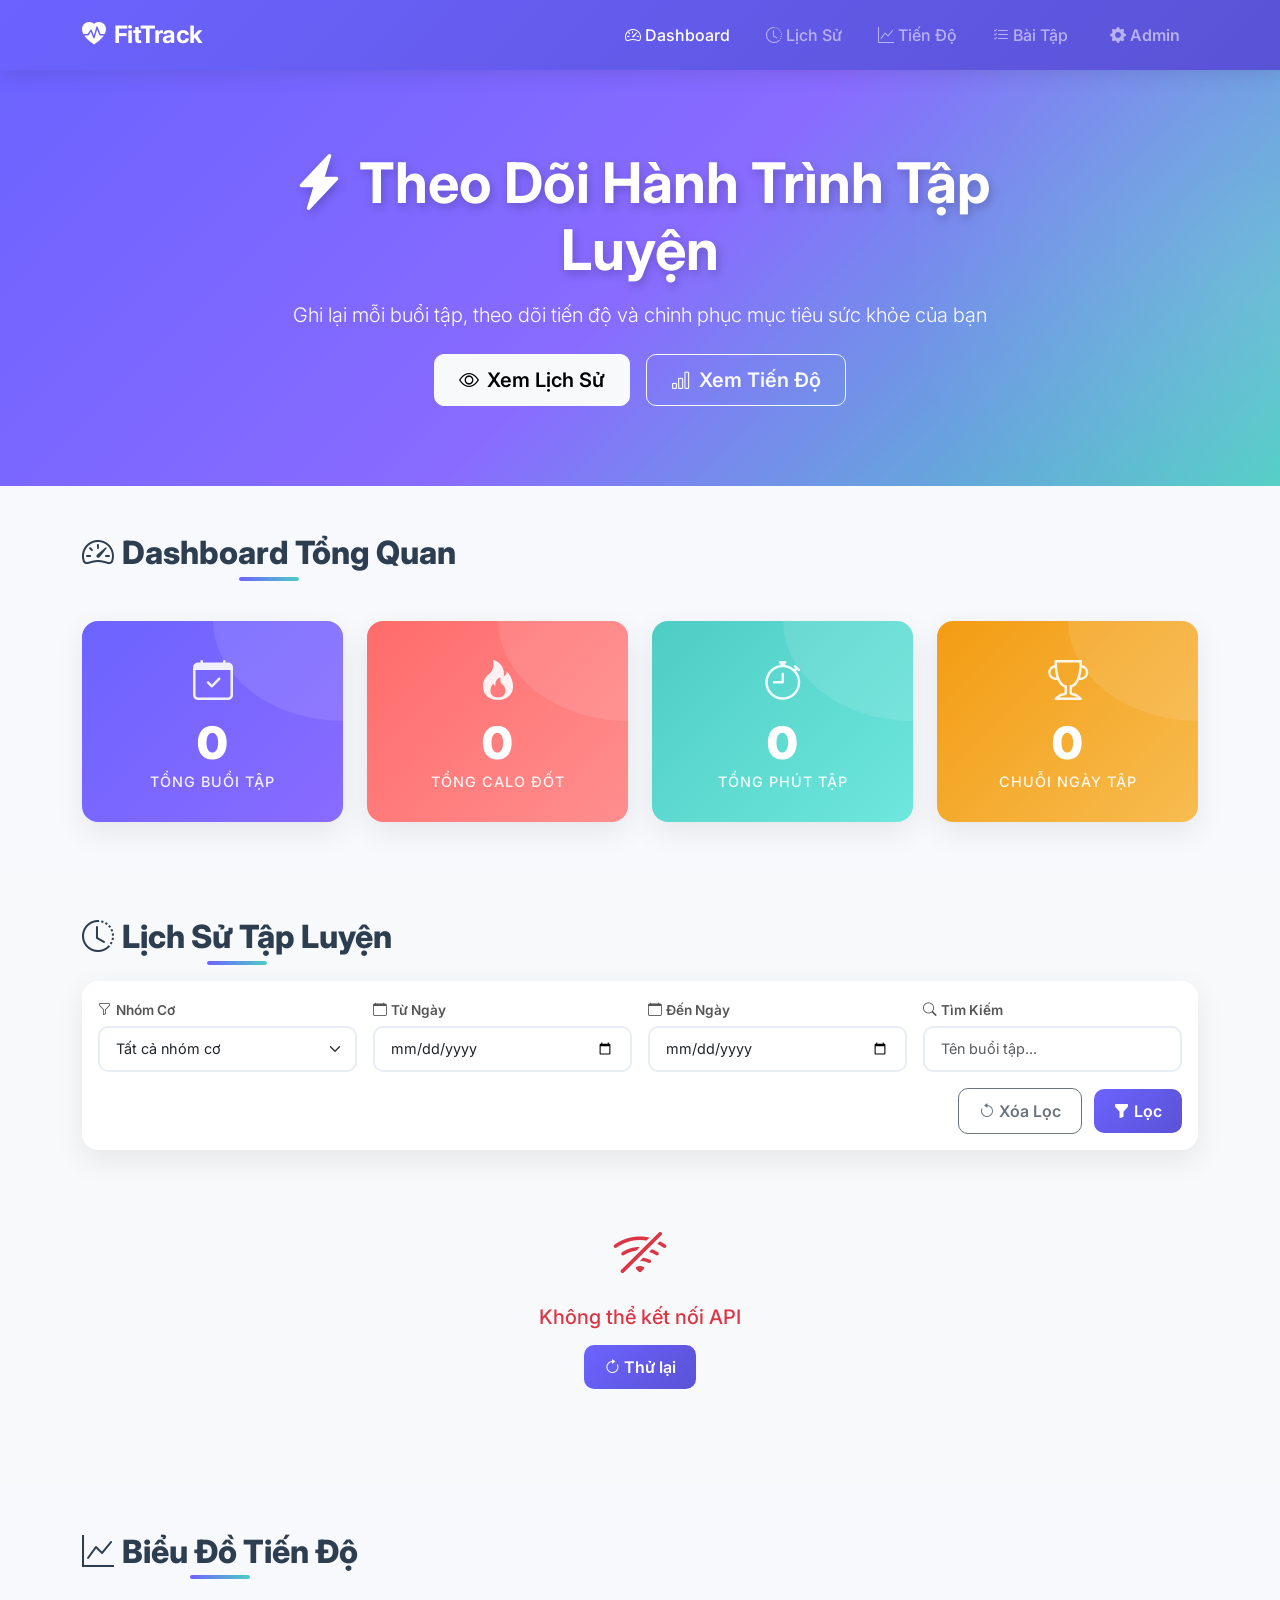
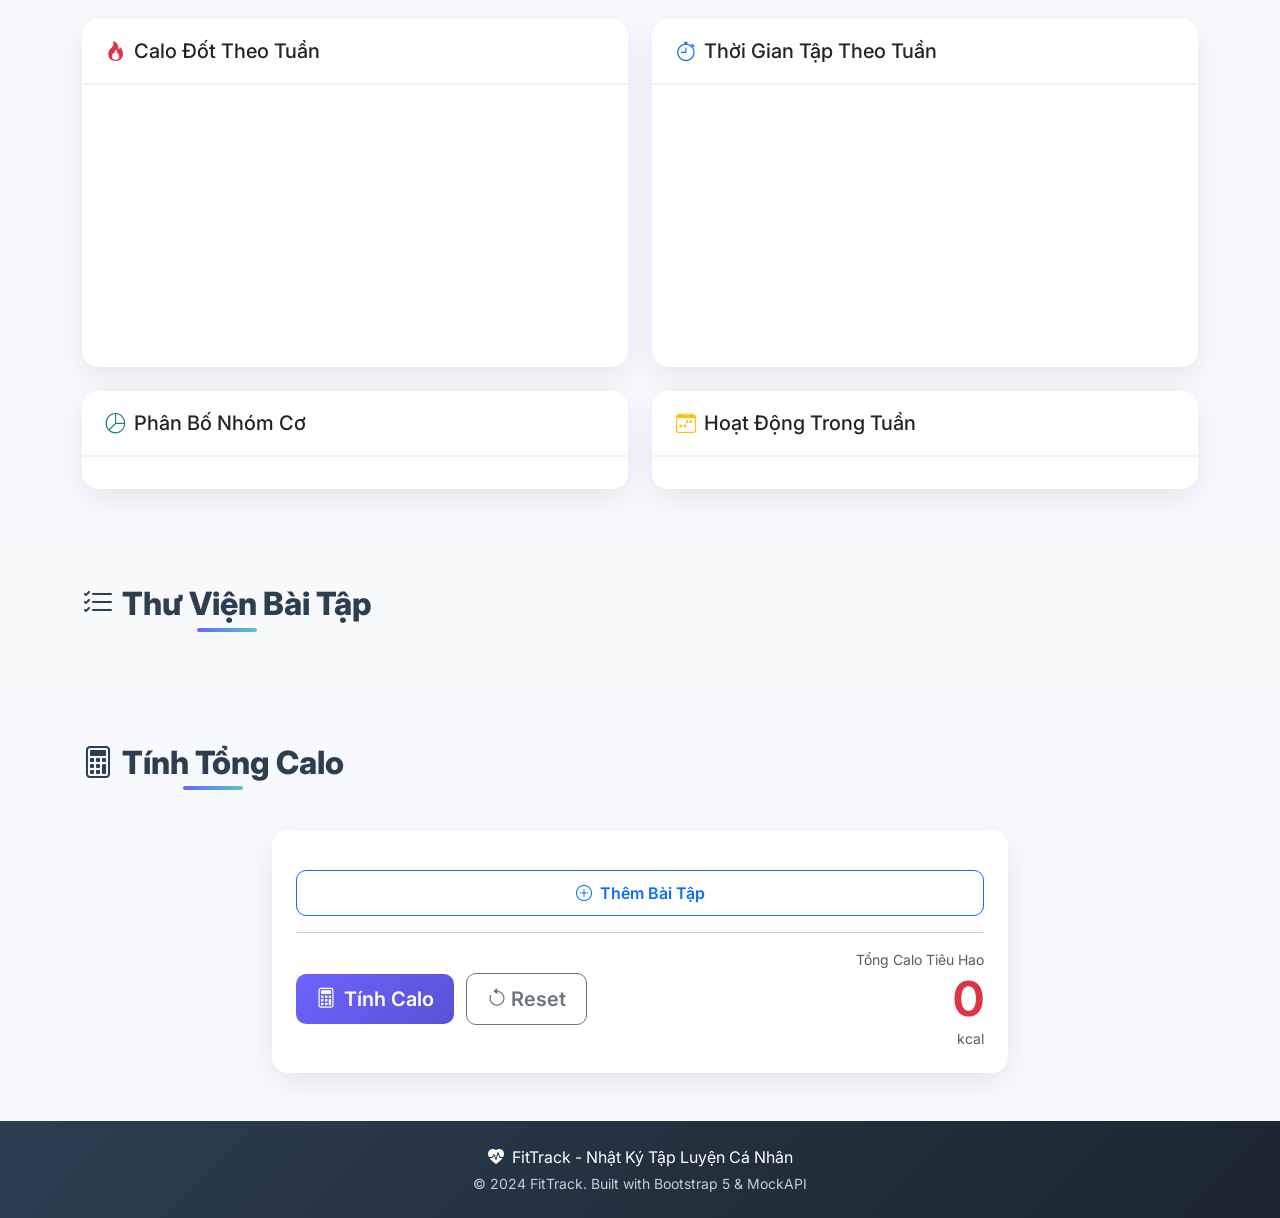
==== index.html @ 468c0f36 "first commit" ====
<!DOCTYPE html>
<html lang="vi">

<head>
    <meta charset="UTF-8">
    <meta name="viewport" content="width=device-width, initial-scale=1.0">
    <title>🏋️ FitTrack - Nhật Ký Tập Luyện</title>
    <!-- Bootstrap 5 -->
    <link href="https://cdn.jsdelivr.net/npm/bootstrap@5.3.0/dist/css/bootstrap.min.css" rel="stylesheet">
    <!-- Bootstrap Icons -->
    <link href="https://cdn.jsdelivr.net/npm/bootstrap-icons@1.10.5/font/bootstrap-icons.css" rel="stylesheet">
    <!-- Google Fonts -->
    <link href="https://fonts.googleapis.com/css2?family=Inter:wght@300;400;500;600;700;800;900&display=swap"
        rel="stylesheet">
    <!-- Custom CSS -->
    <link rel="stylesheet" href="css/style.css">
</head>

<body>

    <!-- Navigation -->
    <nav class="navbar navbar-expand-lg navbar-dark bg-gradient-primary sticky-top">
        <div class="container">
            <a class="navbar-brand fw-bold" href="index.html">
                <i class="bi bi-heart-pulse-fill me-2"></i>FitTrack
            </a>
            <button class="navbar-toggler" type="button" data-bs-toggle="collapse" data-bs-target="#navbarNav">
                <span class="navbar-toggler-icon"></span>
            </button>
            <div class="collapse navbar-collapse" id="navbarNav">
                <ul class="navbar-nav ms-auto">
                    <li class="nav-item">
                        <a class="nav-link active" href="#dashboard">
                            <i class="bi bi-speedometer2 me-1"></i>Dashboard
                        </a>
                    </li>
                    <li class="nav-item">
                        <a class="nav-link" href="#history">
                            <i class="bi bi-clock-history me-1"></i>Lịch Sử
                        </a>
                    </li>
                    <li class="nav-item">
                        <a class="nav-link" href="#progress">
                            <i class="bi bi-graph-up me-1"></i>Tiến Độ
                        </a>
                    </li>
                    <li class="nav-item">
                        <a class="nav-link" href="#exercises-section">
                            <i class="bi bi-list-check me-1"></i>Bài Tập
                        </a>
                    </li>
                    <li class="nav-item">
                        <a class="nav-link btn btn-outline-light btn-sm ms-2 px-3" href="admin.html">
                            <i class="bi bi-gear-fill me-1"></i>Admin
                        </a>
                    </li>
                </ul>
            </div>
        </div>
    </nav>

    <!-- Hero Section -->
    <section class="hero-section text-white text-center">
        <div class="container">
            <div class="row justify-content-center">
                <div class="col-lg-8">
                    <h1 class="display-4 fw-bold mb-3">
                        <i class="bi bi-lightning-charge-fill"></i> Theo Dõi Hành Trình Tập Luyện
                    </h1>
                    <p class="lead mb-4">Ghi lại mỗi buổi tập, theo dõi tiến độ và chinh phục mục tiêu sức khỏe của bạn
                    </p>
                    <div class="d-flex justify-content-center gap-3">
                        <a href="#history" class="btn btn-light btn-lg px-4">
                            <i class="bi bi-eye me-2"></i>Xem Lịch Sử
                        </a>
                        <a href="#progress" class="btn btn-outline-light btn-lg px-4">
                            <i class="bi bi-bar-chart me-2"></i>Xem Tiến Độ
                        </a>
                    </div>
                </div>
            </div>
        </div>
    </section>

    <!-- Dashboard Stats -->
    <section id="dashboard" class="py-5">
        <div class="container">
            <h2 class="section-title text-center mb-5">
                <i class="bi bi-speedometer2 me-2"></i>Dashboard Tổng Quan
            </h2>
            <div class="row g-4" id="statsCards">
                <div class="col-lg-3 col-md-6">
                    <div class="stat-card bg-gradient-1">
                        <div class="stat-icon">
                            <i class="bi bi-calendar-check"></i>
                        </div>
                        <div class="stat-number" id="totalWorkouts">0</div>
                        <div class="stat-label">Tổng Buổi Tập</div>
                    </div>
                </div>
                <div class="col-lg-3 col-md-6">
                    <div class="stat-card bg-gradient-2">
                        <div class="stat-icon">
                            <i class="bi bi-fire"></i>
                        </div>
                        <div class="stat-number" id="totalCalories">0</div>
                        <div class="stat-label">Tổng Calo Đốt</div>
                    </div>
                </div>
                <div class="col-lg-3 col-md-6">
                    <div class="stat-card bg-gradient-3">
                        <div class="stat-icon">
                            <i class="bi bi-stopwatch"></i>
                        </div>
                        <div class="stat-number" id="totalDuration">0</div>
                        <div class="stat-label">Tổng Phút Tập</div>
                    </div>
                </div>
                <div class="col-lg-3 col-md-6">
                    <div class="stat-card bg-gradient-4">
                        <div class="stat-icon">
                            <i class="bi bi-trophy"></i>
                        </div>
                        <div class="stat-number" id="currentStreak">0</div>
                        <div class="stat-label">Chuỗi Ngày Tập</div>
                    </div>
                </div>
            </div>
        </div>
    </section>

    <!-- Workout History -->
    <section id="history" class="py-5 bg-light">
        <div class="container">
            <h2 class="section-title text-center mb-4">
                <i class="bi bi-clock-history me-2"></i>Lịch Sử Tập Luyện
            </h2>

            <!-- Filters -->
            <div class="card filter-card mb-4">
                <div class="card-body">
                    <div class="row g-3 align-items-end">
                        <div class="col-md-3">
                            <label class="form-label fw-semibold">
                                <i class="bi bi-funnel me-1"></i>Nhóm Cơ
                            </label>
                            <select class="form-select" id="filterMuscleGroup">
                                <option value="">Tất cả nhóm cơ</option>
                                <option value="Ngực">Ngực</option>
                                <option value="Lưng">Lưng</option>
                                <option value="Vai">Vai</option>
                                <option value="Tay trước">Tay trước</option>
                                <option value="Tay sau">Tay sau</option>
                                <option value="Chân">Chân</option>
                                <option value="Bụng">Bụng</option>
                                <option value="Cardio">Cardio</option>
                                <option value="Full Body">Full Body</option>
                            </select>
                        </div>
                        <div class="col-md-3">
                            <label class="form-label fw-semibold">
                                <i class="bi bi-calendar me-1"></i>Từ Ngày
                            </label>
                            <input type="date" class="form-control" id="filterDateFrom">
                        </div>
                        <div class="col-md-3">
                            <label class="form-label fw-semibold">
                                <i class="bi bi-calendar me-1"></i>Đến Ngày
                            </label>
                            <input type="date" class="form-control" id="filterDateTo">
                        </div>
                        <div class="col-md-3">
                            <label class="form-label fw-semibold">
                                <i class="bi bi-search me-1"></i>Tìm Kiếm
                            </label>
                            <input type="text" class="form-control" id="filterSearch" placeholder="Tên buổi tập...">
                        </div>
                    </div>
                    <div class="row mt-3">
                        <div class="col-12 text-end">
                            <button class="btn btn-outline-secondary me-2" id="btnResetFilter">
                                <i class="bi bi-arrow-counterclockwise me-1"></i>Xóa Lọc
                            </button>
                            <button class="btn btn-primary" id="btnFilter">
                                <i class="bi bi-funnel-fill me-1"></i>Lọc
                            </button>
                        </div>
                    </div>
                </div>
            </div>

            <!-- Workout List -->
            <div class="row g-4" id="workoutList">
                <!-- Loaded dynamically -->
            </div>

            <!-- Loading Spinner -->
            <div class="text-center py-5 d-none" id="loadingSpinner">
                <div class="spinner-border text-primary" role="status">
                    <span class="visually-hidden">Loading...</span>
                </div>
                <p class="mt-2 text-muted">Đang tải dữ liệu...</p>
            </div>

            <!-- Empty State -->
            <div class="text-center py-5 d-none" id="emptyState">
                <i class="bi bi-inbox display-1 text-muted"></i>
                <h4 class="mt-3 text-muted">Chưa có buổi tập nào</h4>
                <p class="text-muted">Hãy bắt đầu ghi lại buổi tập đầu tiên!</p>
                <a href="admin.html" class="btn btn-primary">
                    <i class="bi bi-plus-circle me-2"></i>Thêm Buổi Tập
                </a>
            </div>
        </div>
    </section>

    <!-- Progress Charts -->
    <section id="progress" class="py-5">
        <div class="container">
            <h2 class="section-title text-center mb-5">
                <i class="bi bi-graph-up me-2"></i>Biểu Đồ Tiến Độ
            </h2>
            <div class="row g-4">
                <!-- Calories Chart -->
                <div class="col-lg-6">
                    <div class="card chart-card">
                        <div class="card-header bg-transparent">
                            <h5 class="mb-0">
                                <i class="bi bi-fire text-danger me-2"></i>Calo Đốt Theo Tuần
                            </h5>
                        </div>
                        <div class="card-body">
                            <div class="chart-container" id="caloriesChart">
                                <!-- CSS Bar Chart -->
                            </div>
                        </div>
                    </div>
                </div>

                <!-- Duration Chart -->
                <div class="col-lg-6">
                    <div class="card chart-card">
                        <div class="card-header bg-transparent">
                            <h5 class="mb-0">
                                <i class="bi bi-stopwatch text-primary me-2"></i>Thời Gian Tập Theo Tuần
                            </h5>
                        </div>
                        <div class="card-body">
                            <div class="chart-container" id="durationChart">
                                <!-- CSS Bar Chart -->
                            </div>
                        </div>
                    </div>
                </div>

                <!-- Muscle Group Distribution -->
                <div class="col-lg-6">
                    <div class="card chart-card">
                        <div class="card-header bg-transparent">
                            <h5 class="mb-0">
                                <i class="bi bi-pie-chart text-success me-2"></i>Phân Bố Nhóm Cơ
                            </h5>
                        </div>
                        <div class="card-body">
                            <div id="muscleGroupChart">
                                <!-- Horizontal bar chart -->
                            </div>
                        </div>
                    </div>
                </div>

                <!-- Weekly Activity -->
                <div class="col-lg-6">
                    <div class="card chart-card">
                        <div class="card-header bg-transparent">
                            <h5 class="mb-0">
                                <i class="bi bi-calendar-week text-warning me-2"></i>Hoạt Động Trong Tuần
                            </h5>
                        </div>
                        <div class="card-body">
                            <div id="weeklyActivityChart">
                                <!-- Activity heatmap -->
                            </div>
                        </div>
                    </div>
                </div>
            </div>
        </div>
    </section>

    <!-- Exercises Library -->
    <section id="exercises-section" class="py-5 bg-light">
        <div class="container">
            <h2 class="section-title text-center mb-5">
                <i class="bi bi-list-check me-2"></i>Thư Viện Bài Tập
            </h2>
            <div class="row g-4" id="exercisesList">
                <!-- Loaded dynamically -->
            </div>
        </div>
    </section>

    <!-- Calorie Calculator -->
    <section id="calculator" class="py-5">
        <div class="container">
            <h2 class="section-title text-center mb-5">
                <i class="bi bi-calculator me-2"></i>Tính Tổng Calo
            </h2>
            <div class="row justify-content-center">
                <div class="col-lg-8">
                    <div class="card calculator-card">
                        <div class="card-body p-4">
                            <div id="calcExerciseList">
                                <!-- Dynamic exercise rows -->
                            </div>
                            <button class="btn btn-outline-primary w-100 mt-3" id="btnAddExerciseRow">
                                <i class="bi bi-plus-circle me-2"></i>Thêm Bài Tập
                            </button>
                            <hr>
                            <div class="d-flex justify-content-between align-items-center">
                                <div>
                                    <button class="btn btn-primary btn-lg" id="btnCalculateCalories">
                                        <i class="bi bi-calculator me-2"></i>Tính Calo
                                    </button>
                                    <button class="btn btn-outline-secondary btn-lg ms-2" id="btnResetCalc">
                                        <i class="bi bi-arrow-counterclockwise me-1"></i>Reset
                                    </button>
                                </div>
                                <div class="text-end">
                                    <div class="text-muted small">Tổng Calo Tiêu Hao</div>
                                    <div class="display-5 fw-bold text-danger" id="totalCalcResult">0</div>
                                    <div class="text-muted small">kcal</div>
                                </div>
                            </div>
                        </div>
                    </div>
                </div>
            </div>
        </div>
    </section>

    <!-- Footer -->
    <footer class="footer-section text-white py-4">
        <div class="container text-center">
            <p class="mb-1">
                <i class="bi bi-heart-pulse-fill me-2"></i>FitTrack - Nhật Ký Tập Luyện Cá Nhân
            </p>
            <p class="mb-0 small opacity-75">© 2024 FitTrack. Built with Bootstrap 5 & MockAPI</p>
        </div>
    </footer>

    <!-- Workout Detail Modal -->
    <div class="modal fade" id="workoutDetailModal" tabindex="-1">
        <div class="modal-dialog modal-lg">
            <div class="modal-content">
                <div class="modal-header bg-gradient-primary text-white">
                    <h5 class="modal-title">
                        <i class="bi bi-info-circle me-2"></i>Chi Tiết Buổi Tập
                    </h5>
                    <button type="button" class="btn-close btn-close-white" data-bs-dismiss="modal"></button>
                </div>
                <div class="modal-body" id="workoutDetailBody">
                    <!-- Dynamic content -->
                </div>
            </div>
        </div>
    </div>

    <!-- Scripts -->
    <script src="https://cdn.jsdelivr.net/npm/bootstrap@5.3.0/dist/js/bootstrap.bundle.min.js"></script>
    <script src="https://code.jquery.com/jquery-3.7.0.min.js"></script>
    <script src="js/utils.js"></script>
    <script src="js/api.js"></script>
    <script src="js/main.js"></script>
</body>

</html>
---- css/style.css ----
/* ===================================
   🏋️ FitTrack - Custom Styles
   =================================== */

/* --- Root Variables --- */
:root {
    --primary: #6C63FF;
    --primary-dark: #5A52D5;
    --secondary: #FF6B6B;
    --accent: #4ECDC4;
    --success: #2ECC71;
    --warning: #F39C12;
    --danger: #E74C3C;
    --dark: #2C3E50;
    --light-bg: #F8F9FD;
    --card-shadow: 0 10px 30px rgba(0, 0, 0, 0.08);
    --card-shadow-hover: 0 20px 40px rgba(0, 0, 0, 0.15);
    --transition: all 0.3s cubic-bezier(0.25, 0.8, 0.25, 1);
    --border-radius: 16px;
    --border-radius-sm: 12px;
}

/* --- Base Styles --- */
* {
    margin: 0;
    padding: 0;
    box-sizing: border-box;
}

body {
    font-family: 'Inter', sans-serif;
    background-color: var(--light-bg);
    color: #333;
    overflow-x: hidden;
}

/* --- Gradient Backgrounds --- */
.bg-gradient-primary {
    background: linear-gradient(135deg, var(--primary) 0%, var(--primary-dark) 100%) !important;
}

.bg-gradient-admin {
    background: linear-gradient(135deg, #2C3E50 0%, #3498DB 100%) !important;
}

.bg-gradient-1 {
    background: linear-gradient(135deg, #6C63FF 0%, #896BFF 100%);
}

.bg-gradient-2 {
    background: linear-gradient(135deg, #FF6B6B 0%, #FF8E8E 100%);
}

.bg-gradient-3 {
    background: linear-gradient(135deg, #4ECDC4 0%, #6EE7DE 100%);
}

.bg-gradient-4 {
    background: linear-gradient(135deg, #F39C12 0%, #F7BC50 100%);
}

/* --- Navbar --- */
.navbar {
    padding: 12px 0;
    box-shadow: 0 4px 20px rgba(0, 0, 0, 0.1);
    backdrop-filter: blur(10px);
}

.navbar-brand {
    font-size: 1.5rem;
    letter-spacing: -0.5px;
}

.navbar-brand i {
    animation: pulse 2s infinite;
}

@keyframes pulse {

    0%,
    100% {
        transform: scale(1);
    }

    50% {
        transform: scale(1.1);
    }
}

.nav-link {
    font-weight: 500;
    padding: 8px 16px !important;
    border-radius: 8px;
    transition: var(--transition);
    margin: 0 2px;
}

.nav-link:hover {
    background: rgba(255, 255, 255, 0.15);
    transform: translateY(-1px);
}

/* --- Hero Section --- */
.hero-section {
    background: linear-gradient(135deg, var(--primary) 0%, #896BFF 50%, var(--accent) 100%);
    padding: 80px 0;
    position: relative;
    overflow: hidden;
}

.hero-section::before {
    content: '';
    position: absolute;
    top: -50%;
    right: -50%;
    width: 100%;
    height: 200%;
    background: radial-gradient(circle, rgba(255, 255, 255, 0.1) 0%, transparent 50%);
    animation: float 6s ease-in-out infinite;
}

@keyframes float {

    0%,
    100% {
        transform: translateY(0) rotate(0deg);
    }

    50% {
        transform: translateY(-20px) rotate(5deg);
    }
}

.hero-section h1 {
    text-shadow: 2px 4px 10px rgba(0, 0, 0, 0.2);
}

/* --- Section Titles --- */
.section-title {
    font-weight: 800;
    color: var(--dark);
    position: relative;
    display: inline-block;
}

.section-title::after {
    content: '';
    position: absolute;
    bottom: -8px;
    left: 50%;
    transform: translateX(-50%);
    width: 60px;
    height: 4px;
    background: linear-gradient(90deg, var(--primary), var(--accent));
    border-radius: 2px;
}

/* --- Stat Cards --- */
.stat-card {
    border-radius: var(--border-radius);
    padding: 30px;
    color: white;
    text-align: center;
    box-shadow: var(--card-shadow);
    transition: var(--transition);
    position: relative;
    overflow: hidden;
}

.stat-card::before {
    content: '';
    position: absolute;
    top: -50%;
    right: -50%;
    width: 100%;
    height: 100%;
    background: rgba(255, 255, 255, 0.1);
    border-radius: 50%;
    transition: var(--transition);
}

.stat-card:hover {
    transform: translateY(-8px);
    box-shadow: var(--card-shadow-hover);
}

.stat-card:hover::before {
    transform: scale(1.5);
}

.stat-icon {
    font-size: 2.5rem;
    margin-bottom: 10px;
    opacity: 0.9;
}

.stat-number {
    font-size: 2.8rem;
    font-weight: 900;
    line-height: 1;
    margin-bottom: 5px;
}

.stat-label {
    font-size: 0.9rem;
    font-weight: 500;
    opacity: 0.9;
    text-transform: uppercase;
    letter-spacing: 1px;
}

/* --- Filter Card --- */
.filter-card {
    border: none;
    border-radius: var(--border-radius);
    box-shadow: var(--card-shadow);
}

.filter-card .form-select,
.filter-card .form-control {
    border-radius: 10px;
    border: 2px solid #E8ECF4;
    padding: 10px 16px;
    transition: var(--transition);
}

.filter-card .form-select:focus,
.filter-card .form-control:focus {
    border-color: var(--primary);
    box-shadow: 0 0 0 3px rgba(108, 99, 255, 0.15);
}

/* --- Workout Cards (Public Page) --- */
.workout-card {
    border: none;
    border-radius: var(--border-radius);
    box-shadow: var(--card-shadow);
    transition: var(--transition);
    overflow: hidden;
    cursor: pointer;
    height: 100%;
}

.workout-card:hover {
    transform: translateY(-5px);
    box-shadow: var(--card-shadow-hover);
}

.workout-card .card-header {
    border: none;
    padding: 16px 20px;
    font-weight: 700;
}

.workout-card .card-body {
    padding: 20px;
}

.workout-card .workout-meta {
    display: flex;
    gap: 15px;
    flex-wrap: wrap;
    margin-top: 12px;
}

.workout-card .workout-meta-item {
    display: flex;
    align-items: center;
    gap: 6px;
    font-size: 0.85rem;
    color: #666;
    background: #F8F9FD;
    padding: 4px 12px;
    border-radius: 20px;
}

.workout-card .workout-meta-item i {
    font-size: 0.9rem;
}

.muscle-badge {
    display: inline-flex;
    align-items: center;
    gap: 4px;
    padding: 4px 14px;
    border-radius: 20px;
    font-size: 0.8rem;
    font-weight: 600;
    background: linear-gradient(135deg, var(--primary), #896BFF);
    color: white;
}

/* Muscle group colors */
.muscle-Ngực {
    background: linear-gradient(135deg, #E74C3C, #FF6B6B);
}

.muscle-Lưng {
    background: linear-gradient(135deg, #3498DB, #5DADE2);
}

.muscle-Vai {
    background: linear-gradient(135deg, #9B59B6, #BB8FCE);
}

.muscle-Tay\ trước {
    background: linear-gradient(135deg, #E67E22, #F0B27A);
}

.muscle-Tay\ sau {
    background: linear-gradient(135deg, #D35400, #E59866);
}

.muscle-Chân {
    background: linear-gradient(135deg, #27AE60, #58D68D);
}

.muscle-Bụng {
    background: linear-gradient(135deg, #F39C12, #F7DC6F);
}

.muscle-Cardio {
    background: linear-gradient(135deg, #1ABC9C, #48C9B0);
}

.muscle-Full\ Body {
    background: linear-gradient(135deg, #2C3E50, #5D6D7E);
}

/* --- Chart Cards --- */
.chart-card {
    border: none;
    border-radius: var(--border-radius);
    box-shadow: var(--card-shadow);
    transition: var(--transition);
}

.chart-card:hover {
    box-shadow: var(--card-shadow-hover);
}

.chart-card .card-header {
    padding: 20px 24px;
    border-bottom: 2px solid #F0F2F8;
}

.chart-container {
    min-height: 250px;
    padding: 20px 0;
}

/* --- CSS Bar Chart --- */
.bar-chart {
    display: flex;
    align-items: flex-end;
    justify-content: space-around;
    height: 220px;
    padding: 0 10px;
    border-bottom: 2px solid #E8ECF4;
}

.bar-wrapper {
    display: flex;
    flex-direction: column;
    align-items: center;
    flex: 1;
    max-width: 60px;
}

.bar {
    width: 35px;
    border-radius: 8px 8px 0 0;
    transition: height 1s cubic-bezier(0.25, 0.8, 0.25, 1);
    position: relative;
    cursor: pointer;
}

.bar:hover {
    opacity: 0.85;
    transform: scaleX(1.1);
}

.bar-value {
    font-size: 0.7rem;
    font-weight: 700;
    color: #555;
    margin-bottom: 4px;
    white-space: nowrap;
}

.bar-label {
    font-size: 0.7rem;
    color: #888;
    margin-top: 8px;
    font-weight: 500;
}

/* Gradient bars */
.bar.bar-calories {
    background: linear-gradient(180deg, #FF6B6B 0%, #FFB4B4 100%);
}

.bar.bar-duration {
    background: linear-gradient(180deg, #6C63FF 0%, #A9A4FF 100%);
}

/* --- Horizontal Bar Chart (Muscle Groups) --- */
.h-bar-chart {
    padding: 10px 0;
}

.h-bar-item {
    display: flex;
    align-items: center;
    margin-bottom: 12px;
}

.h-bar-label {
    width: 90px;
    font-size: 0.8rem;
    font-weight: 600;
    color: #555;
    text-align: right;
    padding-right: 12px;
    flex-shrink: 0;
}

.h-bar-track {
    flex: 1;
    height: 28px;
    background: #F0F2F8;
    border-radius: 14px;
    overflow: hidden;
    position: relative;
}

.h-bar-fill {
    height: 100%;
    border-radius: 14px;
    transition: width 1s cubic-bezier(0.25, 0.8, 0.25, 1);
    display: flex;
    align-items: center;
    justify-content: flex-end;
    padding-right: 10px;
    font-size: 0.75rem;
    font-weight: 700;
    color: white;
}

/* --- Weekly Activity Grid --- */
.weekly-grid {
    display: grid;
    grid-template-columns: repeat(7, 1fr);
    gap: 8px;
    padding: 10px 0;
}

.day-cell {
    aspect-ratio: 1;
    border-radius: 10px;
    display: flex;
    flex-direction: column;
    align-items: center;
    justify-content: center;
    font-weight: 600;
    transition: var(--transition);
    cursor: pointer;
}

.day-cell:hover {
    transform: scale(1.05);
}

.day-cell .day-name {
    font-size: 0.7rem;
    color: #999;
    margin-bottom: 4px;
    text-transform: uppercase;
}

.day-cell .day-count {
    font-size: 1.2rem;
    font-weight: 800;
}

.day-cell.level-0 {
    background: #F0F2F8;
    color: #CCC;
}

.day-cell.level-1 {
    background: #D5F5E3;
    color: #27AE60;
}

.day-cell.level-2 {
    background: #ABEBC6;
    color: #1E8449;
}

.day-cell.level-3 {
    background: #82E0AA;
    color: #196F3D;
}

.day-cell.level-4 {
    background: #58D68D;
    color: #FFFFFF;
}

/* --- Exercise Cards (Public) --- */
.exercise-card {
    border: none;
    border-radius: var(--border-radius-sm);
    box-shadow: var(--card-shadow);
    transition: var(--transition);
    height: 100%;
}

.exercise-card:hover {
    transform: translateY(-3px);
    box-shadow: var(--card-shadow-hover);
}

.exercise-card .exercise-icon {
    width: 50px;
    height: 50px;
    border-radius: 12px;
    display: flex;
    align-items: center;
    justify-content: center;
    font-size: 1.5rem;
    color: white;
    flex-shrink: 0;
}

/* --- Calculator --- */
.calculator-card {
    border: none;
    border-radius: var(--border-radius);
    box-shadow: var(--card-shadow);
}

.calc-exercise-row {
    display: flex;
    gap: 12px;
    align-items: center;
    margin-bottom: 12px;
    padding: 12px;
    background: #F8F9FD;
    border-radius: var(--border-radius-sm);
    animation: slideIn 0.3s ease;
}

@keyframes slideIn {
    from {
        opacity: 0;
        transform: translateY(-10px);
    }

    to {
        opacity: 1;
        transform: translateY(0);
    }
}

.calc-exercise-row .form-select,
.calc-exercise-row .form-control {
    border-radius: 8px;
}

.calc-exercise-row .btn-remove {
    flex-shrink: 0;
}

/* --- Admin Cards --- */
.admin-card {
    border: none;
    border-radius: var(--border-radius);
    box-shadow: var(--card-shadow);
    overflow: hidden;
}

.admin-card .card-header {
    background: white;
    border-bottom: 2px solid #F0F2F8;
    padding: 20px 24px;
}

.admin-stat-card {
    background: white;
    border-radius: var(--border-radius-sm);
    padding: 20px;
    box-shadow: 0 4px 15px rgba(0, 0, 0, 0.05);
    transition: var(--transition);
}

.admin-stat-card:hover {
    transform: translateY(-3px);
    box-shadow: var(--card-shadow);
}

.admin-stat-icon {
    width: 50px;
    height: 50px;
    border-radius: 12px;
    display: flex;
    align-items: center;
    justify-content: center;
    font-size: 1.4rem;
}

.admin-stat-number {
    font-size: 1.8rem;
    font-weight: 800;
    color: var(--dark);
    line-height: 1;
}

.admin-stat-label {
    font-size: 0.8rem;
    color: #888;
    font-weight: 500;
    text-transform: uppercase;
}

/* --- Table Styles --- */
.table {
    margin-bottom: 0;
}

.table thead th {
    font-weight: 700;
    font-size: 0.85rem;
    text-transform: uppercase;
    letter-spacing: 0.5px;
    padding: 14px 16px;
    border: none;
}

.table tbody td {
    padding: 14px 16px;
    vertical-align: middle;
    border-color: #F0F2F8;
}

.table tbody tr {
    transition: var(--transition);
}

.table tbody tr:hover {
    background: #F8F9FD;
}

/* --- Action Buttons --- */
.btn-action {
    width: 36px;
    height: 36px;
    border-radius: 10px;
    display: inline-flex;
    align-items: center;
    justify-content: center;
    border: none;
    transition: var(--transition);
    margin: 0 2px;
}

.btn-action:hover {
    transform: scale(1.1);
}

.btn-edit {
    background: rgba(108, 99, 255, 0.1);
    color: var(--primary);
}

.btn-edit:hover {
    background: var(--primary);
    color: white;
}

.btn-delete {
    background: rgba(231, 76, 60, 0.1);
    color: var(--danger);
}

.btn-delete:hover {
    background: var(--danger);
    color: white;
}

/* --- Forms --- */
.form-control,
.form-select {
    border-radius: 10px;
    border: 2px solid #E8ECF4;
    padding: 10px 16px;
    font-size: 0.9rem;
    transition: var(--transition);
}

.form-control:focus,
.form-select:focus {
    border-color: var(--primary);
    box-shadow: 0 0 0 3px rgba(108, 99, 255, 0.15);
}

.form-label {
    font-size: 0.85rem;
    margin-bottom: 6px;
    color: #555;
}

/* --- Buttons --- */
.btn {
    border-radius: 10px;
    font-weight: 600;
    padding: 10px 20px;
    transition: var(--transition);
}

.btn:hover {
    transform: translateY(-2px);
}

.btn-primary {
    background: linear-gradient(135deg, var(--primary), var(--primary-dark));
    border: none;
}

.btn-primary:hover {
    background: linear-gradient(135deg, var(--primary-dark), #4A42C0);
    box-shadow: 0 4px 15px rgba(108, 99, 255, 0.4);
}

.btn-success {
    background: linear-gradient(135deg, #2ECC71, #27AE60);
    border: none;
}

.btn-danger {
    background: linear-gradient(135deg, #E74C3C, #C0392B);
    border: none;
}

/* --- Footer --- */
.footer-section {
    background: linear-gradient(135deg, var(--dark) 0%, #1a252f 100%);
}

/* --- Toast --- */
.toast {
    border-radius: var(--border-radius-sm);
    border: none;
    box-shadow: var(--card-shadow-hover);
}

/* --- Modal --- */
.modal-content {
    border: none;
    border-radius: var(--border-radius);
    overflow: hidden;
}

.modal-header.bg-gradient-primary {
    padding: 20px 24px;
}

/* --- Truncate text --- */
.text-truncate-2 {
    display: -webkit-box;
    -webkit-line-clamp: 2;
    -webkit-box-orient: vertical;
    overflow: hidden;
}

/* --- Scrollbar --- */
::-webkit-scrollbar {
    width: 8px;
}

::-webkit-scrollbar-track {
    background: #F0F2F8;
}

::-webkit-scrollbar-thumb {
    background: #C0C5D0;
    border-radius: 4px;
}

::-webkit-scrollbar-thumb:hover {
    background: #A0A5B0;
}

/* --- Responsive --- */
@media (max-width: 768px) {
    .hero-section {
        padding: 50px 0;
    }

    .hero-section h1 {
        font-size: 1.8rem;
    }

    .stat-card {
        padding: 20px;
    }

    .stat-number {
        font-size: 2rem;
    }

    .bar-chart {
        height: 180px;
    }

    .bar {
        width: 25px;
    }

    .h-bar-label {
        width: 70px;
        font-size: 0.7rem;
    }

    .calc-exercise-row {
        flex-wrap: wrap;
    }

    .admin-stat-number {
        font-size: 1.4rem;
    }

    .section-title {
        font-size: 1.5rem;
    }
}

@media (max-width: 576px) {
    .workout-card .workout-meta {
        gap: 8px;
    }

    .weekly-grid {
        gap: 5px;
    }

    .day-cell .day-count {
        font-size: 1rem;
    }
}

/* --- Skeleton Loading --- */
.skeleton {
    background: linear-gradient(90deg, #F0F2F8 25%, #E8ECF4 50%, #F0F2F8 75%);
    background-size: 200% 100%;
    animation: shimmer 1.5s infinite;
    border-radius: 8px;
}

@keyframes shimmer {
    0% {
        background-position: 200% 0;
    }

    100% {
        background-position: -200% 0;
    }
}

/* --- Workout Notes Tooltip --- */
.notes-preview {
    max-width: 150px;
    white-space: nowrap;
    overflow: hidden;
    text-overflow: ellipsis;
    color: #888;
    font-size: 0.85rem;
}

/* --- Animation Classes --- */
.fade-in {
    animation: fadeIn 0.5s ease;
}

@keyframes fadeIn {
    from {
        opacity: 0;
        transform: translateY(20px);
    }

    to {
        opacity: 1;
        transform: translateY(0);
    }
}

.bounce-in {
    animation: bounceIn 0.6s cubic-bezier(0.68, -0.55, 0.265, 1.55);
}

@keyframes bounceIn {
    from {
        opacity: 0;
        transform: scale(0.3);
    }

    to {
        opacity: 1;
        transform: scale(1);
    }
}
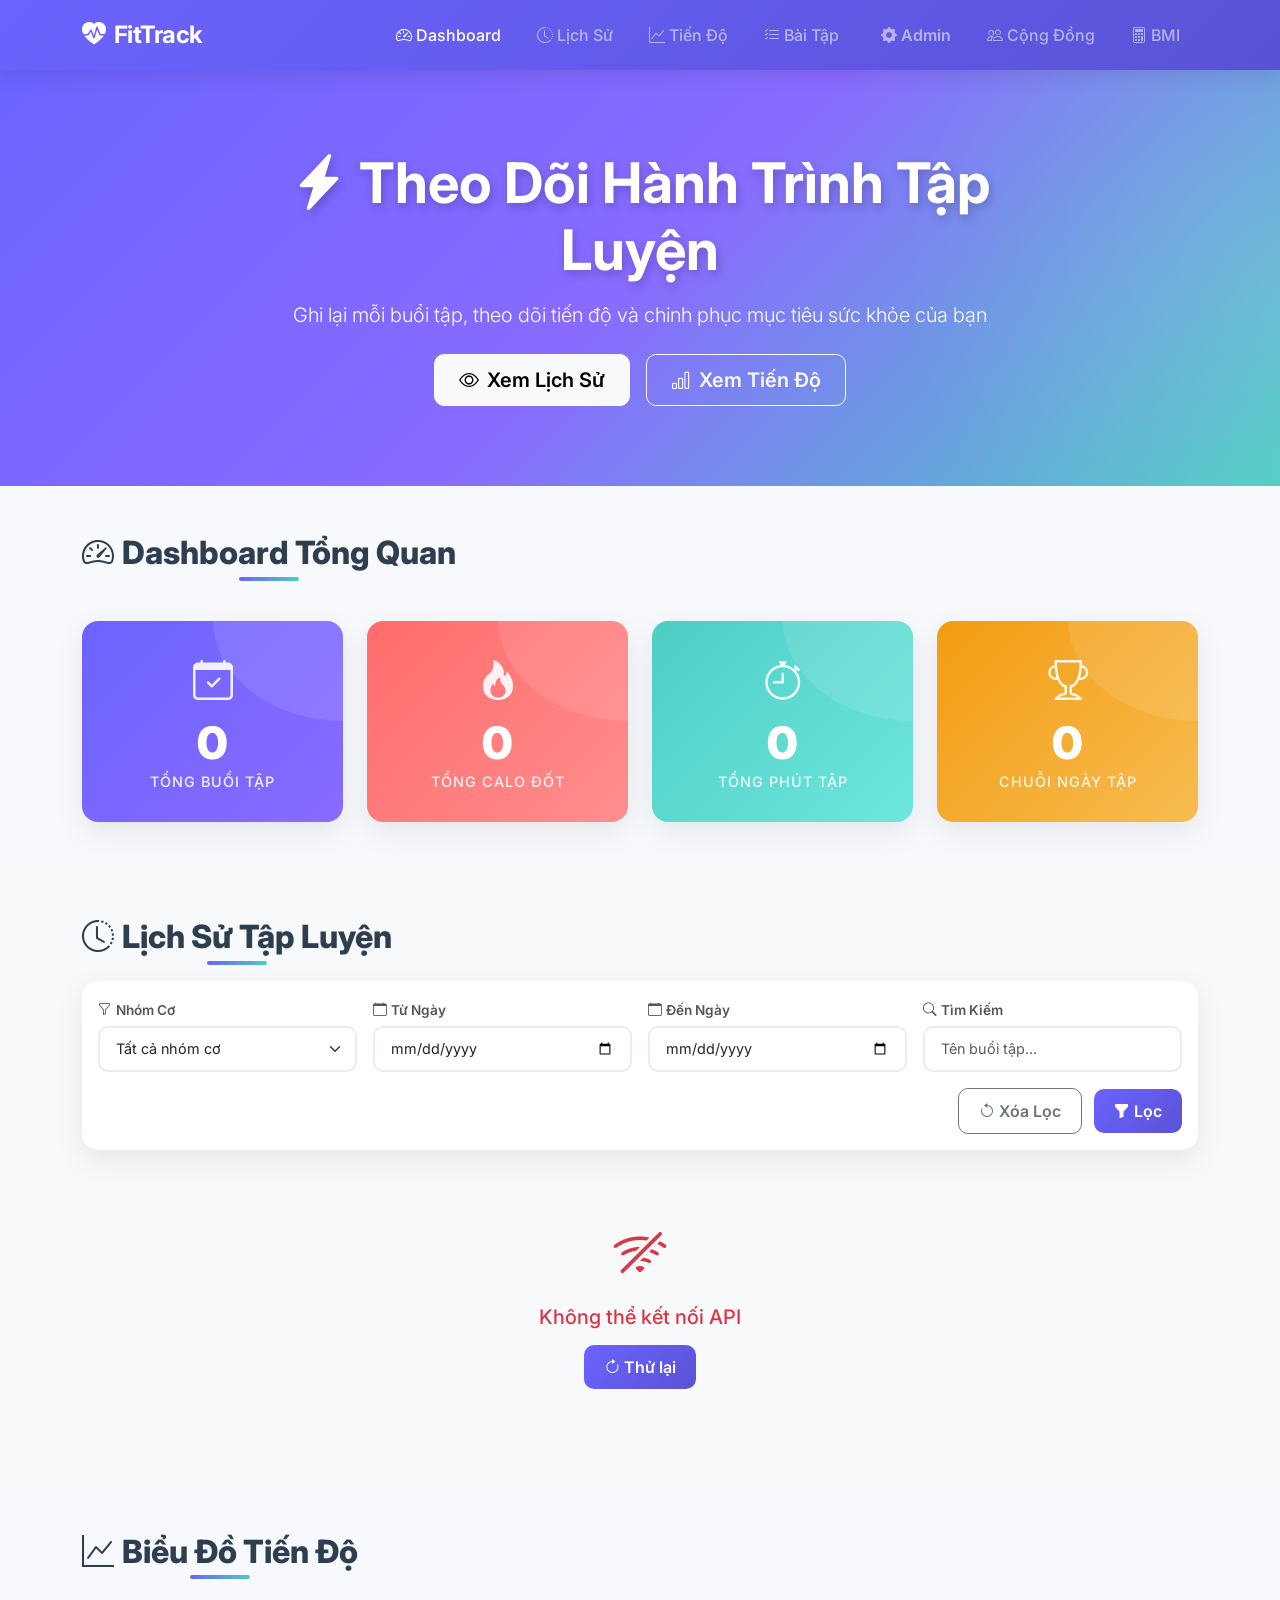
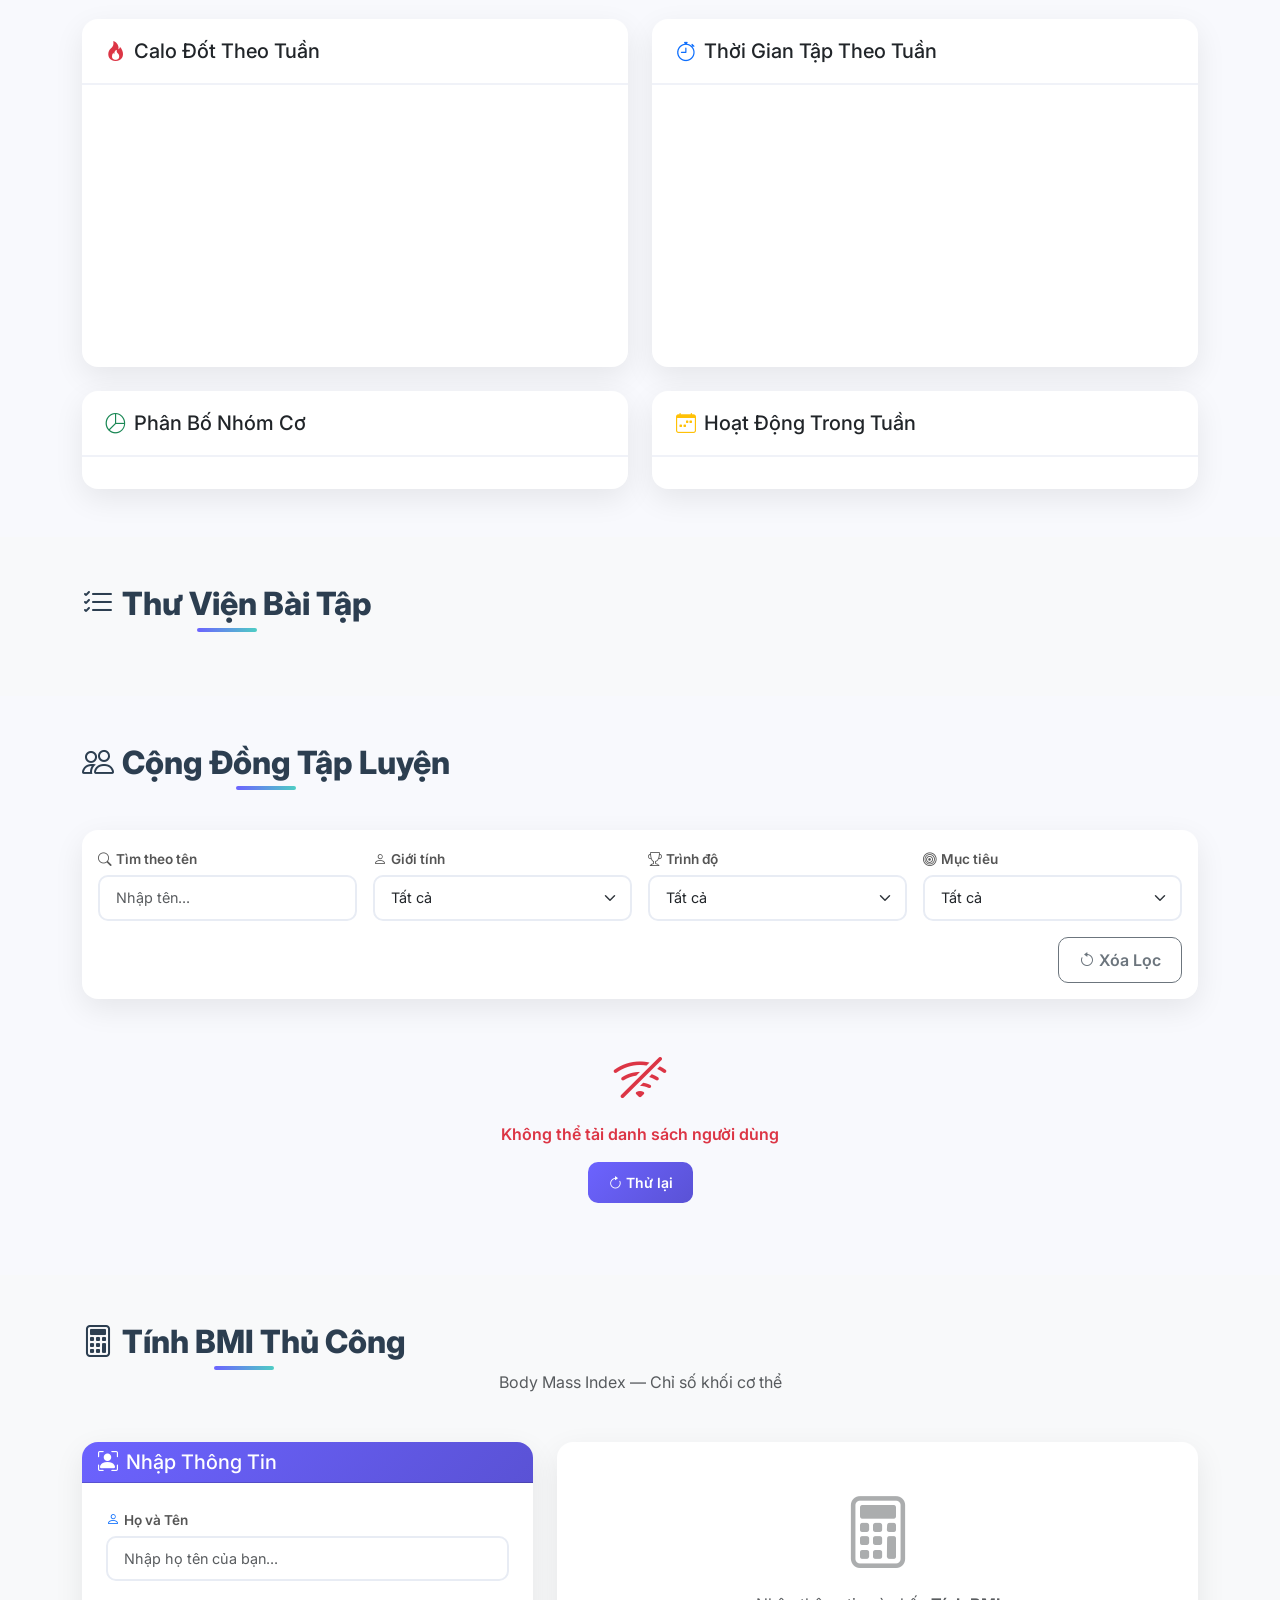
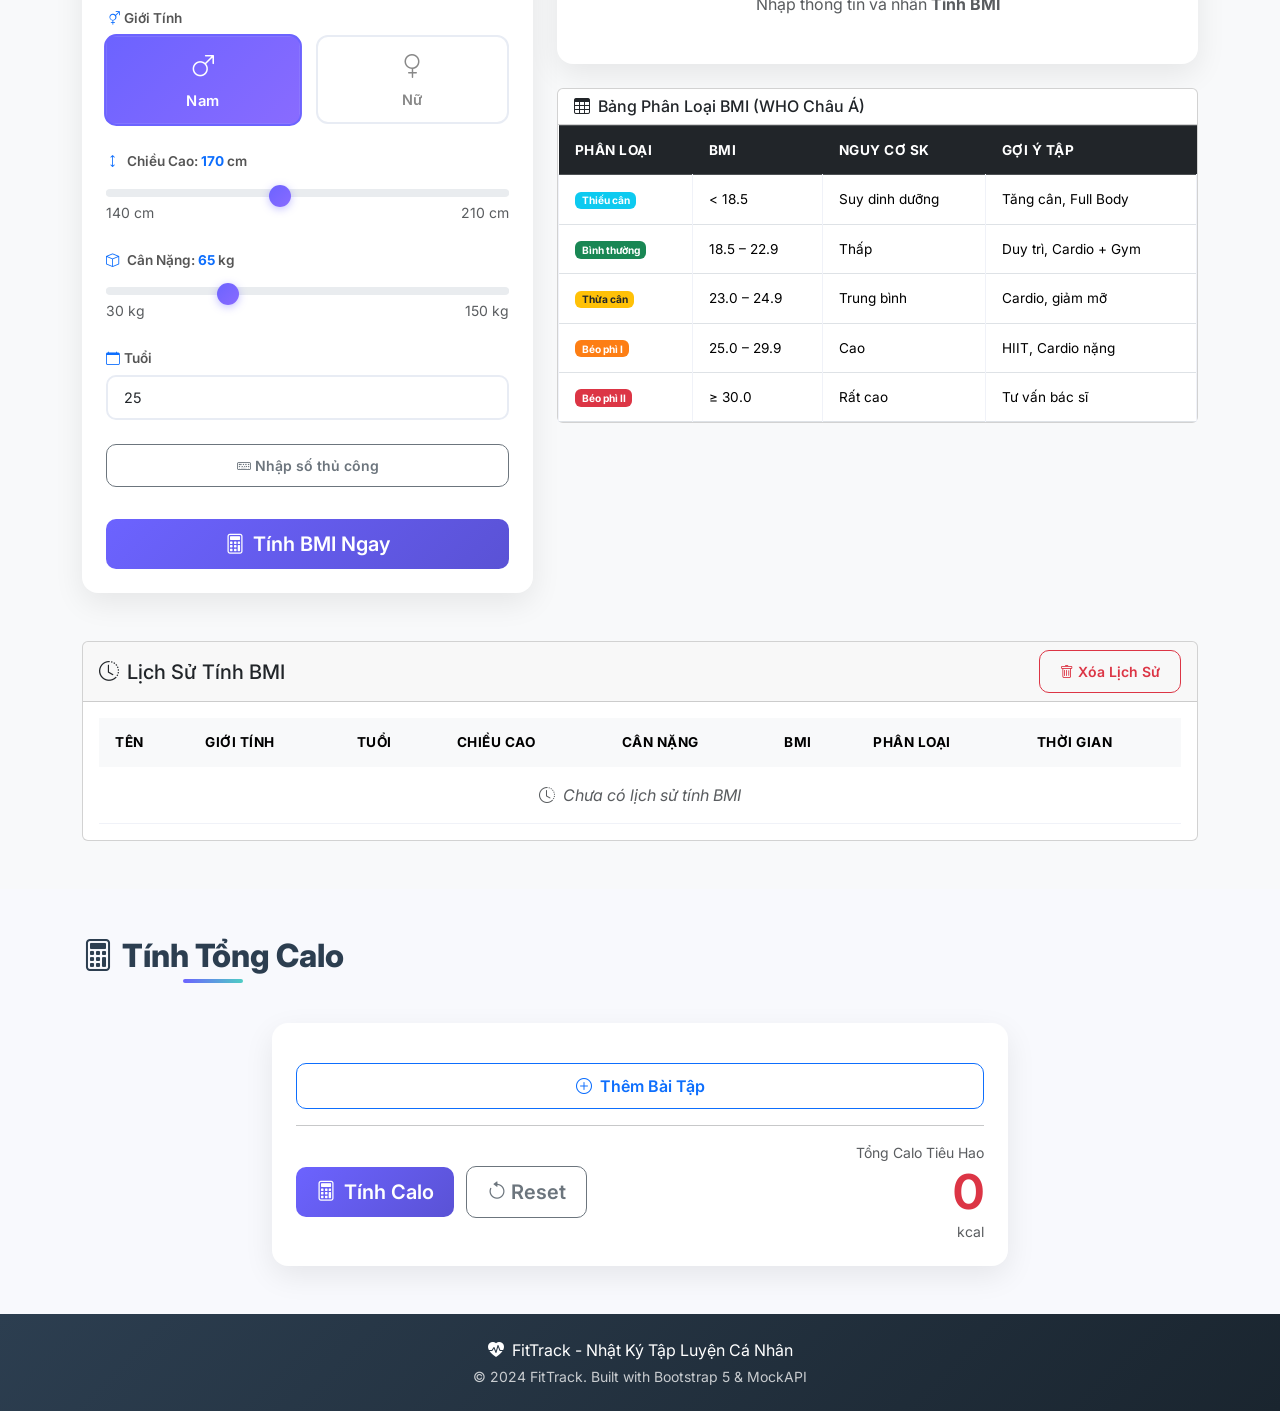
==== commit 4d7e7eff: "first commit" ====
--- a/index.html
+++ b/index.html
@@ -54,6 +54,17 @@
                             <i class="bi bi-gear-fill me-1"></i>Admin
                         </a>
                     </li>
+                        <!-- Thêm vào navbar ul.navbar-nav -->
+                        <li class="nav-item">
+                            <a class="nav-link" href="#users-section">
+                                <i class="bi bi-people me-1"></i>Cộng Đồng
+                            </a>
+                        </li>
+                        <li class="nav-item">
+                            <a class="nav-link" href="#bmi-calculator">
+                                <i class="bi bi-calculator me-1"></i>BMI
+                            </a>
+                        </li>
                 </ul>
             </div>
         </div>
@@ -300,6 +311,388 @@
         </div>
     </section>
 
+    <!-- Thêm vào sau section exercises-section -->
+    
+    <!-- ===================== USERS SECTION ===================== -->
+    <section id="users-section" class="py-5">
+        <div class="container">
+            <h2 class="section-title text-center mb-5">
+                <i class="bi bi-people me-2"></i>Cộng Đồng Tập Luyện
+            </h2>
+    
+            <!-- Filter Users -->
+            <div class="card filter-card mb-4">
+                <div class="card-body">
+                    <div class="row g-3 align-items-end">
+                        <div class="col-md-3">
+                            <label class="form-label fw-semibold">
+                                <i class="bi bi-search me-1"></i>Tìm theo tên
+                            </label>
+                            <input type="text" class="form-control" id="userSearch" placeholder="Nhập tên...">
+                        </div>
+                        <div class="col-md-3">
+                            <label class="form-label fw-semibold">
+                                <i class="bi bi-person me-1"></i>Giới tính
+                            </label>
+                            <select class="form-select" id="userGenderFilter">
+                                <option value="">Tất cả</option>
+                                <option value="Nam">Nam</option>
+                                <option value="Nữ">Nữ</option>
+                            </select>
+                        </div>
+                        <div class="col-md-3">
+                            <label class="form-label fw-semibold">
+                                <i class="bi bi-trophy me-1"></i>Trình độ
+                            </label>
+                            <select class="form-select" id="userLevelFilter">
+                                <option value="">Tất cả</option>
+                                <option value="Mới bắt đầu">Mới bắt đầu</option>
+                                <option value="Trung cấp">Trung cấp</option>
+                                <option value="Nâng cao">Nâng cao</option>
+                            </select>
+                        </div>
+                        <div class="col-md-3">
+                            <label class="form-label fw-semibold">
+                                <i class="bi bi-bullseye me-1"></i>Mục tiêu
+                            </label>
+                            <select class="form-select" id="userGoalFilter">
+                                <option value="">Tất cả</option>
+                                <option value="Tăng cơ">Tăng cơ</option>
+                                <option value="Giảm mỡ">Giảm mỡ</option>
+                                <option value="Giảm cân">Giảm cân</option>
+                                <option value="Tăng sức mạnh">Tăng sức mạnh</option>
+                                <option value="Duy trì vóc dáng">Duy trì vóc dáng</option>
+                                <option value="Tăng cân lành mạnh">Tăng cân lành mạnh</option>
+                            </select>
+                        </div>
+                    </div>
+                    <div class="row mt-3">
+                        <div class="col-12 d-flex justify-content-between align-items-center">
+                            <span id="userResultCount"></span>
+                            <button class="btn btn-outline-secondary" id="btnResetUserFilter">
+                                <i class="bi bi-arrow-counterclockwise me-1"></i>Xóa Lọc
+                            </button>
+                        </div>
+                    </div>
+                </div>
+            </div>
+    
+            <!-- Users Grid -->
+            <div class="row g-4" id="usersList"></div>
+    
+            <!-- Loading -->
+            <div class="text-center py-4 d-none" id="usersLoading">
+                <div class="spinner-border text-primary"></div>
+                <p class="mt-2 text-muted">Đang tải...</p>
+            </div>
+        </div>
+    </section>
+    
+    <!-- ===================== BMI CALCULATOR ===================== -->
+    <section id="bmi-calculator" class="py-5 bg-light">
+        <div class="container">
+            <h2 class="section-title text-center mb-2">
+                <i class="bi bi-calculator me-2"></i>Tính BMI Thủ Công
+            </h2>
+            <p class="text-center text-muted mb-5">
+                Body Mass Index — Chỉ số khối cơ thể
+            </p>
+    
+            <div class="row justify-content-center g-4">
+                <!-- Form tính BMI -->
+                <div class="col-lg-5">
+                    <div class="card bmi-form-card">
+                        <div class="card-header bg-gradient-primary text-white">
+                            <h5 class="mb-0">
+                                <i class="bi bi-person-bounding-box me-2"></i>Nhập Thông Tin
+                            </h5>
+                        </div>
+                        <div class="card-body p-4">
+                            <div class="mb-4">
+                                <label class="form-label fw-semibold">
+                                    <i class="bi bi-person me-1 text-primary"></i>Họ và Tên
+                                </label>
+                                <input type="text" class="form-control form-control-lg" id="bmiName"
+                                    placeholder="Nhập họ tên của bạn...">
+                            </div>
+    
+                            <div class="mb-4">
+                                <label class="form-label fw-semibold">
+                                    <i class="bi bi-gender-ambiguous me-1 text-primary"></i>Giới Tính
+                                </label>
+                                <div class="d-flex gap-3">
+                                    <div class="gender-btn active" data-gender="Nam" id="genderNam">
+                                        <i class="bi bi-gender-male"></i> Nam
+                                    </div>
+                                    <div class="gender-btn" data-gender="Nữ" id="genderNu">
+                                        <i class="bi bi-gender-female"></i> Nữ
+                                    </div>
+                                </div>
+                                <input type="hidden" id="bmiGender" value="Nam">
+                            </div>
+    
+                            <div class="mb-4">
+                                <label class="form-label fw-semibold">
+                                    <i class="bi bi-arrows-vertical me-1 text-primary"></i>
+                                    Chiều Cao: <span id="heightDisplay" class="text-primary fw-bold">170</span> cm
+                                </label>
+                                <input type="range" class="form-range bmi-range" id="bmiHeight" min="140" max="210"
+                                    value="170" step="1">
+                                <div class="d-flex justify-content-between">
+                                    <small class="text-muted">140 cm</small>
+                                    <small class="text-muted">210 cm</small>
+                                </div>
+                            </div>
+    
+                            <div class="mb-4">
+                                <label class="form-label fw-semibold">
+                                    <i class="bi bi-box me-1 text-primary"></i>
+                                    Cân Nặng: <span id="weightDisplay" class="text-primary fw-bold">65</span> kg
+                                </label>
+                                <input type="range" class="form-range bmi-range" id="bmiWeight" min="30" max="150"
+                                    value="65" step="0.5">
+                                <div class="d-flex justify-content-between">
+                                    <small class="text-muted">30 kg</small>
+                                    <small class="text-muted">150 kg</small>
+                                </div>
+                            </div>
+    
+                            <div class="mb-4">
+                                <label class="form-label fw-semibold">
+                                    <i class="bi bi-calendar me-1 text-primary"></i>Tuổi
+                                </label>
+                                <input type="number" class="form-control" id="bmiAge" min="10" max="80" value="25"
+                                    placeholder="Tuổi">
+                            </div>
+    
+                            <!-- Nhập thủ công -->
+                            <div class="manual-input-toggle mb-3">
+                                <button class="btn btn-outline-secondary btn-sm w-100" id="btnToggleManual">
+                                    <i class="bi bi-keyboard me-1"></i>Nhập số thủ công
+                                </button>
+                            </div>
+                            <div class="manual-inputs d-none" id="manualInputs">
+                                <div class="row g-2">
+                                    <div class="col-6">
+                                        <label class="form-label small fw-semibold">Chiều cao (cm)</label>
+                                        <input type="number" class="form-control" id="manualHeight" min="140" max="210"
+                                            placeholder="VD: 170">
+                                    </div>
+                                    <div class="col-6">
+                                        <label class="form-label small fw-semibold">Cân nặng (kg)</label>
+                                        <input type="number" class="form-control" id="manualWeight" min="30" max="150"
+                                            step="0.1" placeholder="VD: 65">
+                                    </div>
+                                </div>
+                            </div>
+    
+                            <button class="btn btn-primary btn-lg w-100 mt-3" id="btnCalculateBMI">
+                                <i class="bi bi-calculator me-2"></i>Tính BMI Ngay
+                            </button>
+                        </div>
+                    </div>
+                </div>
+    
+                <!-- Kết quả BMI -->
+                <div class="col-lg-7">
+                    <!-- Kết quả chính -->
+                    <div class="card bmi-result-card mb-4" id="bmiResultCard">
+                        <div class="card-body p-4">
+                            <!-- Placeholder -->
+                            <div id="bmiPlaceholder" class="text-center py-4">
+                                <i class="bi bi-calculator display-2 text-muted opacity-50"></i>
+                                <p class="text-muted mt-3 mb-0">
+                                    Nhập thông tin và nhấn <strong>Tính BMI</strong>
+                                </p>
+                            </div>
+    
+                            <!-- Result (hidden initially) -->
+                            <div id="bmiResult" class="d-none">
+                                <div class="text-center mb-4">
+                                    <div class="bmi-avatar" id="bmiAvatar">
+                                        <i class="bi bi-person-circle"></i>
+                                    </div>
+                                    <h4 class="mt-2 mb-0" id="bmiResultName">Nguyễn Văn A</h4>
+                                    <small class="text-muted" id="bmiResultMeta">Nam · 25 tuổi</small>
+                                </div>
+    
+                                <!-- BMI Value Display -->
+                                <div class="bmi-value-box text-center mb-4" id="bmiValueBox">
+                                    <div class="bmi-label">Chỉ số BMI của bạn</div>
+                                    <div class="bmi-number" id="bmiNumber">0.0</div>
+                                    <div class="bmi-category-badge" id="bmiCategoryBadge">
+                                        Đang tính...
+                                    </div>
+                                </div>
+    
+                                <!-- BMI Scale Bar -->
+                                <div class="bmi-scale mb-4">
+                                    <div class="bmi-scale-bar">
+                                        <div class="bmi-scale-segment seg-underweight" title="Thiếu cân: < 18.5"></div>
+                                        <div class="bmi-scale-segment seg-normal" title="Bình thường: 18.5–22.9"></div>
+                                        <div class="bmi-scale-segment seg-overweight" title="Thừa cân: 23–24.9"></div>
+                                        <div class="bmi-scale-segment seg-obese1" title="Béo phì độ 1: 25–29.9"></div>
+                                        <div class="bmi-scale-segment seg-obese2" title="Béo phì độ 2: ≥ 30"></div>
+                                        <div class="bmi-scale-pointer" id="bmiPointer" style="left: 0%"></div>
+                                    </div>
+                                    <div class="bmi-scale-labels">
+                                        <span>&lt;18.5</span>
+                                        <span>18.5</span>
+                                        <span>23</span>
+                                        <span>25</span>
+                                        <span>30+</span>
+                                    </div>
+                                    <div class="bmi-scale-names">
+                                        <span class="text-info">Thiếu cân</span>
+                                        <span class="text-success">Bình thường</span>
+                                        <span class="text-warning">Thừa cân</span>
+                                        <span class="text-orange">Béo phì I</span>
+                                        <span class="text-danger">Béo phì II</span>
+                                    </div>
+                                </div>
+    
+                                <!-- Thống kê chi tiết -->
+                                <div class="row g-3 mb-4" id="bmiStats">
+                                    <div class="col-6">
+                                        <div class="bmi-stat-box">
+                                            <i class="bi bi-arrows-vertical text-primary"></i>
+                                            <div class="bmi-stat-val" id="statHeight">—</div>
+                                            <div class="bmi-stat-lbl">Chiều Cao</div>
+                                        </div>
+                                    </div>
+                                    <div class="col-6">
+                                        <div class="bmi-stat-box">
+                                            <i class="bi bi-box text-success"></i>
+                                            <div class="bmi-stat-val" id="statWeight">—</div>
+                                            <div class="bmi-stat-lbl">Cân Nặng</div>
+                                        </div>
+                                    </div>
+                                    <div class="col-6">
+                                        <div class="bmi-stat-box">
+                                            <i class="bi bi-bullseye text-warning"></i>
+                                            <div class="bmi-stat-val" id="statIdealWeight">—</div>
+                                            <div class="bmi-stat-lbl">Cân Nặng Lý Tưởng</div>
+                                        </div>
+                                    </div>
+                                    <div class="col-6">
+                                        <div class="bmi-stat-box">
+                                            <i class="bi bi-fire text-danger"></i>
+                                            <div class="bmi-stat-val" id="statBMR">—</div>
+                                            <div class="bmi-stat-lbl">BMR (Calo/ngày)</div>
+                                        </div>
+                                    </div>
+                                </div>
+    
+                                <!-- Lời khuyên -->
+                                <div class="bmi-advice-box" id="bmiAdviceBox">
+                                    <h6 class="fw-bold mb-2">
+                                        <i class="bi bi-lightbulb me-2"></i>Lời Khuyên
+                                    </h6>
+                                    <p class="mb-2" id="bmiAdviceText"></p>
+                                    <div id="bmiWorkoutSuggest"></div>
+                                </div>
+                            </div>
+                        </div>
+                    </div>
+    
+                    <!-- Bảng BMI reference -->
+                    <div class="card">
+                        <div class="card-header bg-transparent">
+                            <h6 class="mb-0">
+                                <i class="bi bi-table me-2"></i>Bảng Phân Loại BMI (WHO Châu Á)
+                            </h6>
+                        </div>
+                        <div class="card-body p-0">
+                            <table class="table table-bordered mb-0 bmi-table" id="bmiReferenceTable">
+                                <thead class="table-dark">
+                                    <tr>
+                                        <th>Phân Loại</th>
+                                        <th>BMI</th>
+                                        <th>Nguy Cơ SK</th>
+                                        <th>Gợi Ý Tập</th>
+                                    </tr>
+                                </thead>
+                                <tbody>
+                                    <tr class="bmi-row-underweight">
+                                        <td><span class="badge bg-info">Thiếu cân</span></td>
+                                        <td>&lt; 18.5</td>
+                                        <td>Suy dinh dưỡng</td>
+                                        <td>Tăng cân, Full Body</td>
+                                    </tr>
+                                    <tr class="bmi-row-normal">
+                                        <td><span class="badge bg-success">Bình thường</span></td>
+                                        <td>18.5 – 22.9</td>
+                                        <td>Thấp</td>
+                                        <td>Duy trì, Cardio + Gym</td>
+                                    </tr>
+                                    <tr class="bmi-row-overweight">
+                                        <td><span class="badge bg-warning text-dark">Thừa cân</span></td>
+                                        <td>23.0 – 24.9</td>
+                                        <td>Trung bình</td>
+                                        <td>Cardio, giảm mỡ</td>
+                                    </tr>
+                                    <tr class="bmi-row-obese1">
+                                        <td><span class="badge bg-orange">Béo phì I</span></td>
+                                        <td>25.0 – 29.9</td>
+                                        <td>Cao</td>
+                                        <td>HIIT, Cardio nặng</td>
+                                    </tr>
+                                    <tr class="bmi-row-obese2">
+                                        <td><span class="badge bg-danger">Béo phì II</span></td>
+                                        <td>≥ 30.0</td>
+                                        <td>Rất cao</td>
+                                        <td>Tư vấn bác sĩ</td>
+                                    </tr>
+                                </tbody>
+                            </table>
+                        </div>
+                    </div>
+                </div>
+            </div>
+    
+            <!-- Lịch sử BMI đã tính -->
+            <div class="row mt-5">
+                <div class="col-12">
+                    <div class="card">
+                        <div class="card-header d-flex justify-content-between align-items-center">
+                            <h5 class="mb-0">
+                                <i class="bi bi-clock-history me-2"></i>Lịch Sử Tính BMI
+                            </h5>
+                            <button class="btn btn-outline-danger btn-sm" id="btnClearHistory">
+                                <i class="bi bi-trash me-1"></i>Xóa Lịch Sử
+                            </button>
+                        </div>
+                        <div class="card-body">
+                            <div class="table-responsive">
+                                <table class="table table-hover align-middle">
+                                    <thead class="table-light">
+                                        <tr>
+                                            <th>Tên</th>
+                                            <th>Giới tính</th>
+                                            <th>Tuổi</th>
+                                            <th>Chiều cao</th>
+                                            <th>Cân nặng</th>
+                                            <th>BMI</th>
+                                            <th>Phân loại</th>
+                                            <th>Thời gian</th>
+                                        </tr>
+                                    </thead>
+                                    <tbody id="bmiHistoryBody">
+                                        <tr>
+                                            <td colspan="8" class="text-center text-muted py-3">
+                                                Chưa có lịch sử tính BMI
+                                            </td>
+                                        </tr>
+                                    </tbody>
+                                </table>
+                            </div>
+                        </div>
+                    </div>
+                </div>
+            </div>
+        </div>
+    </section>
+
     <!-- Calorie Calculator -->
     <section id="calculator" class="py-5">
         <div class="container">
@@ -372,6 +765,8 @@
     <script src="js/utils.js"></script>
     <script src="js/api.js"></script>
     <script src="js/main.js"></script>
+    <!-- Thêm trước </body> trong index.html -->
+    <script src="js/users.js"></script>
 </body>
 
 </html>
--- a/css/style.css
+++ b/css/style.css
@@ -909,4 +909,490 @@
         opacity: 1;
         transform: scale(1);
     }
+}
+/* ===================================
+   👤 USERS SECTION
+   =================================== */
+
+/* User Card */
+.user-card {
+    border: none;
+    border-radius: var(--border-radius);
+    box-shadow: var(--card-shadow);
+    transition: var(--transition);
+    overflow: hidden;
+    height: 100%;
+}
+
+.user-card:hover {
+    transform: translateY(-6px);
+    box-shadow: var(--card-shadow-hover);
+}
+
+.user-card .user-header {
+    padding: 20px;
+    text-align: center;
+    position: relative;
+}
+
+.user-avatar {
+    width: 70px;
+    height: 70px;
+    border-radius: 50%;
+    display: flex;
+    align-items: center;
+    justify-content: center;
+    font-size: 1.8rem;
+    font-weight: 800;
+    color: white;
+    margin: 0 auto 12px;
+    border: 3px solid rgba(255, 255, 255, 0.5);
+    box-shadow: 0 4px 15px rgba(0, 0, 0, 0.2);
+}
+
+.user-card .user-name {
+    font-size: 1rem;
+    font-weight: 700;
+    margin-bottom: 4px;
+}
+
+.user-card .user-meta {
+    font-size: 0.8rem;
+    opacity: 0.85;
+}
+
+.user-card .user-body {
+    padding: 16px 20px 20px;
+}
+
+.user-info-row {
+    display: flex;
+    justify-content: space-between;
+    align-items: center;
+    padding: 6px 0;
+    border-bottom: 1px solid #F0F2F8;
+    font-size: 0.85rem;
+}
+
+.user-info-row:last-child {
+    border-bottom: none;
+}
+
+.user-info-label {
+    color: #888;
+    display: flex;
+    align-items: center;
+    gap: 6px;
+}
+
+.user-info-value {
+    font-weight: 600;
+    color: #333;
+}
+
+/* BMI Badge trong user card */
+.bmi-badge-mini {
+    display: inline-flex;
+    align-items: center;
+    gap: 5px;
+    padding: 3px 10px;
+    border-radius: 20px;
+    font-size: 0.75rem;
+    font-weight: 700;
+}
+
+/* Level badges */
+.level-badge {
+    display: inline-block;
+    padding: 3px 10px;
+    border-radius: 20px;
+    font-size: 0.72rem;
+    font-weight: 700;
+}
+
+.level-Mới\ bắt\ đầu {
+    background: rgba(52, 152, 219, 0.12);
+    color: #2980B9;
+}
+
+.level-Trung\ cấp {
+    background: rgba(39, 174, 96, 0.12);
+    color: #1E8449;
+}
+
+.level-Nâng\ cao {
+    background: rgba(142, 68, 173, 0.12);
+    color: #6C3483;
+}
+
+/* Goal badges */
+.goal-badge {
+    display: inline-block;
+    padding: 2px 8px;
+    border-radius: 20px;
+    font-size: 0.72rem;
+    font-weight: 600;
+    background: linear-gradient(135deg, var(--primary), #896BFF);
+    color: white;
+}
+
+/* ===================================
+   📊 BMI CALCULATOR
+   =================================== */
+
+/* Form Card */
+.bmi-form-card {
+    border: none;
+    border-radius: var(--border-radius);
+    box-shadow: var(--card-shadow);
+    overflow: hidden;
+}
+
+/* Gender Buttons */
+.gender-btn {
+    flex: 1;
+    padding: 12px;
+    border: 2px solid #E8ECF4;
+    border-radius: 12px;
+    text-align: center;
+    cursor: pointer;
+    font-weight: 600;
+    font-size: 0.9rem;
+    transition: var(--transition);
+    color: #888;
+}
+
+.gender-btn:hover {
+    border-color: var(--primary);
+    color: var(--primary);
+}
+
+.gender-btn.active {
+    border-color: var(--primary);
+    background: linear-gradient(135deg, var(--primary), #896BFF);
+    color: white;
+    transform: scale(1.02);
+}
+
+.gender-btn i {
+    display: block;
+    font-size: 1.5rem;
+    margin-bottom: 4px;
+}
+
+/* Range Sliders */
+.bmi-range {
+    -webkit-appearance: none;
+    height: 6px;
+    border-radius: 3px;
+    background: #E8ECF4;
+    outline: none;
+    transition: var(--transition);
+}
+
+.bmi-range::-webkit-slider-thumb {
+    -webkit-appearance: none;
+    width: 22px;
+    height: 22px;
+    border-radius: 50%;
+    background: linear-gradient(135deg, var(--primary), #896BFF);
+    cursor: pointer;
+    box-shadow: 0 2px 8px rgba(108, 99, 255, 0.4);
+    transition: var(--transition);
+}
+
+.bmi-range::-webkit-slider-thumb:hover {
+    transform: scale(1.2);
+}
+
+/* Manual input toggle */
+.manual-inputs {
+    background: #F8F9FD;
+    border-radius: 12px;
+    padding: 12px;
+    margin-bottom: 8px;
+    animation: slideIn 0.3s ease;
+}
+
+/* BMI Result Card */
+.bmi-result-card {
+    border: none;
+    border-radius: var(--border-radius);
+    box-shadow: var(--card-shadow);
+    overflow: hidden;
+}
+
+/* BMI Avatar */
+.bmi-avatar {
+    width: 80px;
+    height: 80px;
+    border-radius: 50%;
+    display: flex;
+    align-items: center;
+    justify-content: center;
+    font-size: 2.5rem;
+    margin: 0 auto;
+    background: linear-gradient(135deg, var(--primary), #896BFF);
+    color: white;
+    box-shadow: 0 8px 20px rgba(108, 99, 255, 0.3);
+}
+
+/* BMI Value Box */
+.bmi-value-box {
+    padding: 24px;
+    border-radius: var(--border-radius-sm);
+    background: #F8F9FD;
+}
+
+.bmi-label {
+    font-size: 0.85rem;
+    color: #888;
+    margin-bottom: 8px;
+    text-transform: uppercase;
+    letter-spacing: 1px;
+}
+
+.bmi-number {
+    font-size: 4rem;
+    font-weight: 900;
+    line-height: 1;
+    margin-bottom: 10px;
+    transition: all 0.5s;
+}
+
+/* BMI Colors */
+.bmi-underweight .bmi-number {
+    color: #17A2B8;
+}
+
+.bmi-normal .bmi-number {
+    color: #28A745;
+}
+
+.bmi-overweight .bmi-number {
+    color: #FFC107;
+}
+
+.bmi-obese1 .bmi-number {
+    color: #FD7E14;
+}
+
+.bmi-obese2 .bmi-number {
+    color: #DC3545;
+}
+
+.bmi-category-badge {
+    display: inline-block;
+    padding: 6px 20px;
+    border-radius: 20px;
+    font-weight: 700;
+    font-size: 0.9rem;
+}
+
+.bmi-underweight .bmi-category-badge {
+    background: rgba(23, 162, 184, 0.15);
+    color: #117A8B;
+}
+
+.bmi-normal .bmi-category-badge {
+    background: rgba(40, 167, 69, 0.15);
+    color: #1E7E34;
+}
+
+.bmi-overweight .bmi-category-badge {
+    background: rgba(255, 193, 7, 0.15);
+    color: #856404;
+}
+
+.bmi-obese1 .bmi-category-badge {
+    background: rgba(253, 126, 20, 0.15);
+    color: #C56A00;
+}
+
+.bmi-obese2 .bmi-category-badge {
+    background: rgba(220, 53, 69, 0.15);
+    color: #B21F2D;
+}
+
+/* BMI Scale Bar */
+.bmi-scale {
+    margin: 0 10px;
+}
+
+.bmi-scale-bar {
+    display: flex;
+    height: 16px;
+    border-radius: 8px;
+    overflow: hidden;
+    position: relative;
+    margin-bottom: 6px;
+}
+
+.bmi-scale-segment {
+    flex: 1;
+}
+
+.seg-underweight {
+    background: #17A2B8;
+    flex: 1.8;
+}
+
+.seg-normal {
+    background: #28A745;
+    flex: 2.2;
+}
+
+.seg-overweight {
+    background: #FFC107;
+    flex: 1;
+}
+
+.seg-obese1 {
+    background: #FD7E14;
+    flex: 2.5;
+}
+
+.seg-obese2 {
+    background: #DC3545;
+    flex: 2;
+}
+
+.bmi-scale-pointer {
+    position: absolute;
+    top: -4px;
+    width: 6px;
+    height: 24px;
+    background: #2C3E50;
+    border-radius: 3px;
+    transform: translateX(-50%);
+    transition: left 0.8s cubic-bezier(0.25, 0.8, 0.25, 1);
+    box-shadow: 0 2px 6px rgba(0, 0, 0, 0.3);
+}
+
+.bmi-scale-pointer::after {
+    content: '▼';
+    position: absolute;
+    top: -16px;
+    left: 50%;
+    transform: translateX(-50%);
+    font-size: 10px;
+    color: #2C3E50;
+}
+
+.bmi-scale-labels,
+.bmi-scale-names {
+    display: flex;
+    justify-content: space-between;
+    font-size: 0.7rem;
+    margin-top: 3px;
+    color: #888;
+}
+
+.bmi-scale-names {
+    font-weight: 600;
+}
+
+/* BMI Stat Boxes */
+.bmi-stat-box {
+    background: #F8F9FD;
+    border-radius: var(--border-radius-sm);
+    padding: 16px;
+    text-align: center;
+    transition: var(--transition);
+}
+
+.bmi-stat-box:hover {
+    background: #EEF0FB;
+    transform: translateY(-2px);
+}
+
+.bmi-stat-box i {
+    font-size: 1.4rem;
+    display: block;
+    margin-bottom: 6px;
+}
+
+.bmi-stat-val {
+    font-size: 1.2rem;
+    font-weight: 800;
+    color: #333;
+}
+
+.bmi-stat-lbl {
+    font-size: 0.72rem;
+    color: #888;
+    text-transform: uppercase;
+    letter-spacing: 0.5px;
+}
+
+/* BMI Advice Box */
+.bmi-advice-box {
+    border-radius: var(--border-radius-sm);
+    padding: 16px 20px;
+    border-left: 4px solid var(--primary);
+    background: linear-gradient(135deg, rgba(108, 99, 255, 0.05), rgba(78, 205, 196, 0.05));
+}
+
+/* BMI Reference Table */
+.bmi-table td,
+.bmi-table th {
+    padding: 10px 14px;
+    font-size: 0.85rem;
+}
+
+.bmi-row-underweight {
+    background: rgba(23, 162, 184, 0.06);
+}
+
+.bmi-row-normal {
+    background: rgba(40, 167, 69, 0.06);
+}
+
+.bmi-row-overweight {
+    background: rgba(255, 193, 7, 0.06);
+}
+
+.bmi-row-obese1 {
+    background: rgba(253, 126, 20, 0.06);
+}
+
+.bmi-row-obese2 {
+    background: rgba(220, 53, 69, 0.06);
+}
+
+/* BMI History Table */
+#bmiHistoryBody tr {
+    transition: var(--transition);
+}
+
+/* Highlight active row */
+.bmi-active-row {
+    background: rgba(108, 99, 255, 0.08) !important;
+}
+
+/* Orange color */
+.text-orange {
+    color: #FD7E14;
+}
+
+.bg-orange {
+    background: #FD7E14;
+}
+
+/* Pulse animation cho result */
+.highlight-pulse {
+    animation: highlightPulse 0.6s ease;
+}
+
+@keyframes highlightPulse {
+
+    0%,
+    100% {
+        transform: scale(1);
+    }
+
+    50% {
+        transform: scale(1.02);
+        box-shadow: 0 0 30px rgba(108, 99, 255, 0.3);
+    }
 }
